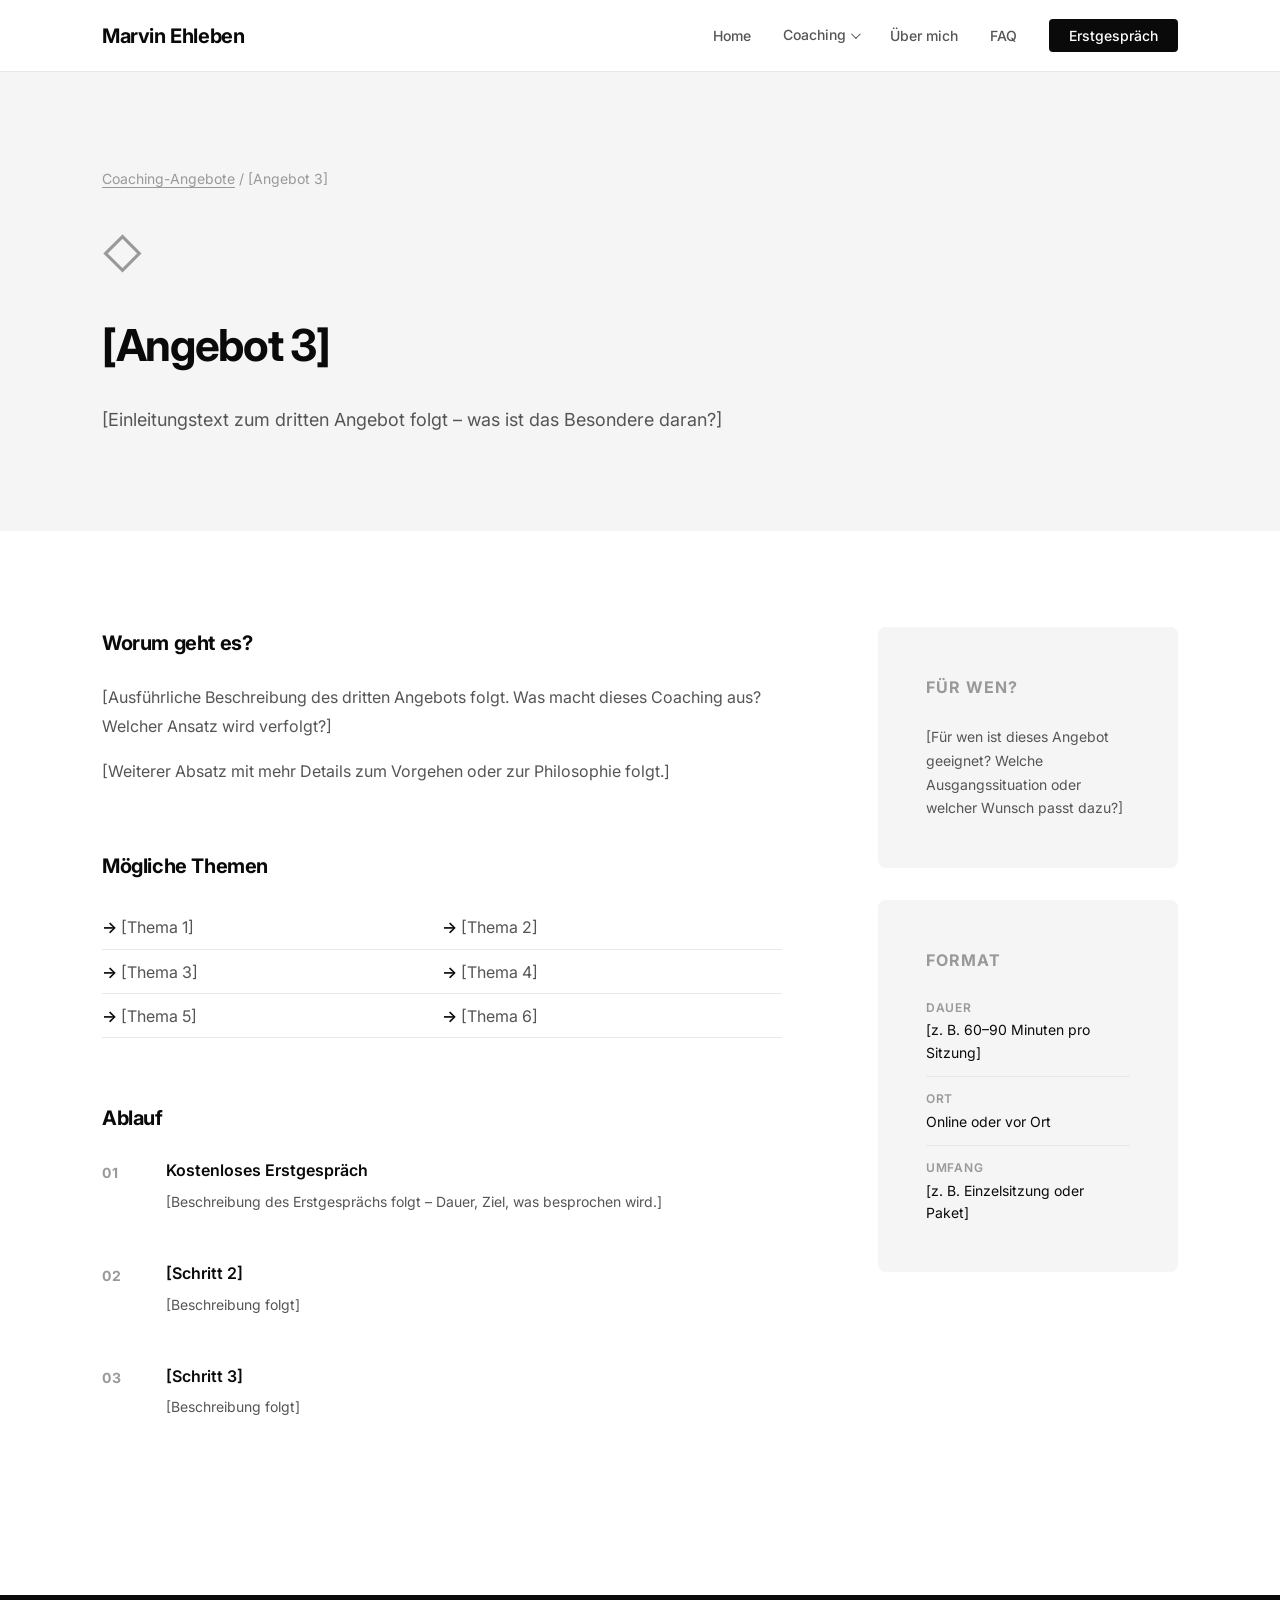
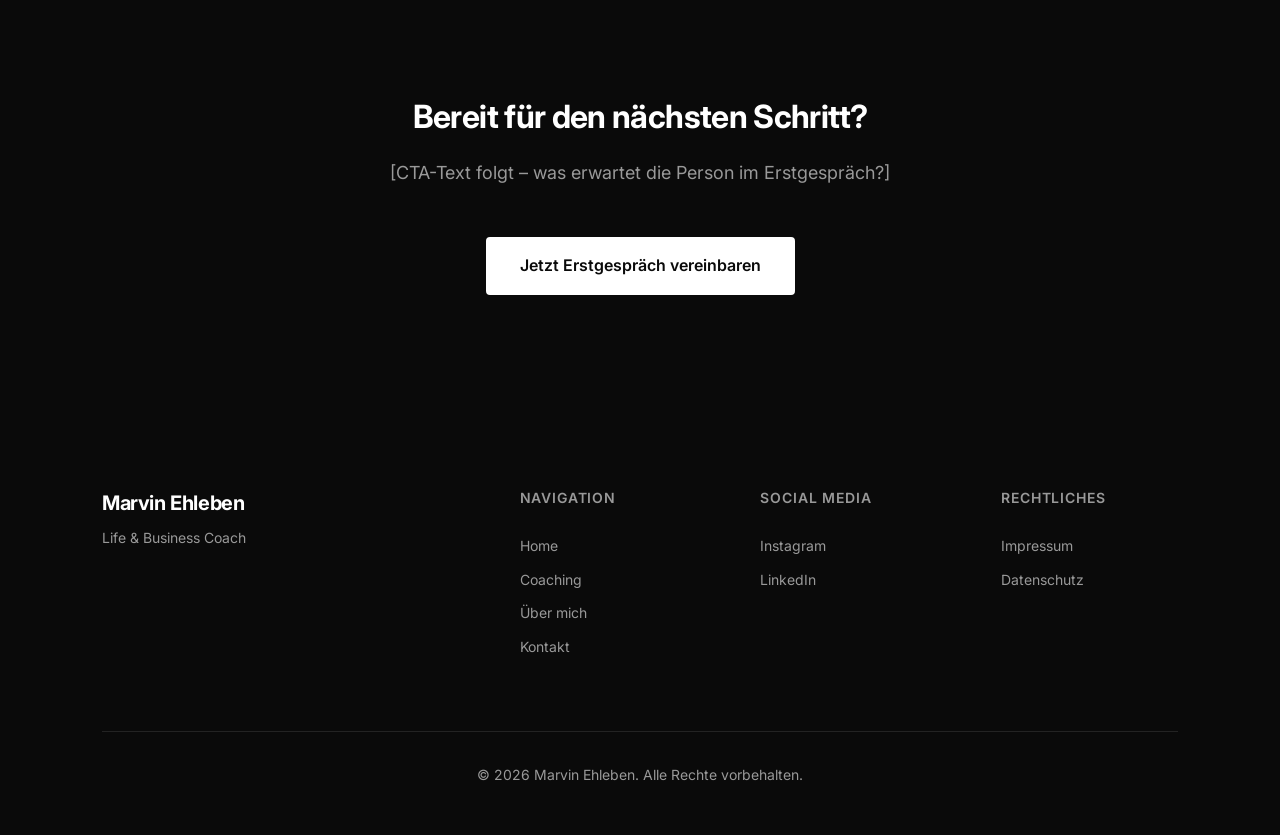
==== coaching-angebot3.html @ 43e3e7b8 "Add subpages, navigation dropdown, and layout updates - Add dedicated pages: Kontakt (with form), Im" ====
<!DOCTYPE html>
<html lang="de">
<head>
    <meta charset="UTF-8">
    <meta name="viewport" content="width=device-width, initial-scale=1.0">
    <meta name="description" content="[Angebot 3] mit Marvin Ehleben – [Beschreibung folgt]">
    <title>[Angebot 3] – Marvin Ehleben</title>
    <link rel="preconnect" href="https://fonts.googleapis.com">
    <link rel="preconnect" href="https://fonts.gstatic.com" crossorigin>
    <link href="https://fonts.googleapis.com/css2?family=Inter:wght@300;400;500;600;700&display=swap" rel="stylesheet">
    <link rel="stylesheet" href="css/style.css">
</head>
<body>
    <a href="#main-content" class="skip-link">Zum Hauptinhalt springen</a>

    <!-- ===== NAVIGATION ===== -->
    <nav class="nav" id="nav" aria-label="Hauptnavigation">
        <div class="container">
            <a href="index.html" class="nav__logo">Marvin Ehleben</a>
            <button class="nav__toggle" id="navToggle" aria-label="Menü öffnen" aria-expanded="false">
                <span></span>
                <span></span>
                <span></span>
            </button>
            <ul class="nav__menu" id="navMenu">
                <li><a href="index.html#home">Home</a></li>
                <li class="nav__item--dropdown">
                    <a href="index.html#coaching" class="nav__dropdown-trigger">Coaching <span class="nav__caret" aria-hidden="true"></span></a>
                    <ul class="nav__dropdown">
                        <li><a href="coaching-life.html">Life Coaching</a></li>
                        <li><a href="coaching-business.html">Business Coaching</a></li>
                        <li><a href="coaching-angebot3.html">[Angebot 3]</a></li>
                    </ul>
                </li>
                <li><a href="ueber-mich.html">Über mich</a></li>
                <li><a href="index.html#faq">FAQ</a></li>
                <li><a href="kontakt.html" class="nav__cta">Erstgespräch</a></li>
            </ul>
        </div>
    </nav>

    <main id="main-content">

        <!-- ===== HEADER ===== -->
        <section class="coaching-detail__hero">
            <div class="container">
                <p class="coaching-detail__breadcrumb"><a href="index.html#coaching">Coaching-Angebote</a> / [Angebot 3]</p>
                <div class="coaching-detail__icon" aria-hidden="true">&#9671;</div>
                <h1>[Angebot 3]</h1>
                <p class="coaching-detail__intro">[Einleitungstext zum dritten Angebot folgt – was ist das Besondere daran?]</p>
            </div>
        </section>

        <!-- ===== CONTENT ===== -->
        <section class="coaching-detail__body">
            <div class="container">
                <div class="coaching-detail__grid">

                    <div class="coaching-detail__main">

                        <div class="coaching-detail__block">
                            <h2>Worum geht es?</h2>
                            <p>[Ausführliche Beschreibung des dritten Angebots folgt. Was macht dieses Coaching aus? Welcher Ansatz wird verfolgt?]</p>
                            <p>[Weiterer Absatz mit mehr Details zum Vorgehen oder zur Philosophie folgt.]</p>
                        </div>

                        <div class="coaching-detail__block">
                            <h2>Mögliche Themen</h2>
                            <ul class="coaching-detail__list">
                                <li>[Thema 1]</li>
                                <li>[Thema 2]</li>
                                <li>[Thema 3]</li>
                                <li>[Thema 4]</li>
                                <li>[Thema 5]</li>
                                <li>[Thema 6]</li>
                            </ul>
                        </div>

                        <div class="coaching-detail__block">
                            <h2>Ablauf</h2>
                            <ol class="coaching-detail__steps">
                                <li>
                                    <span class="coaching-detail__step-num">01</span>
                                    <div>
                                        <h3>Kostenloses Erstgespräch</h3>
                                        <p>[Beschreibung des Erstgesprächs folgt – Dauer, Ziel, was besprochen wird.]</p>
                                    </div>
                                </li>
                                <li>
                                    <span class="coaching-detail__step-num">02</span>
                                    <div>
                                        <h3>[Schritt 2]</h3>
                                        <p>[Beschreibung folgt]</p>
                                    </div>
                                </li>
                                <li>
                                    <span class="coaching-detail__step-num">03</span>
                                    <div>
                                        <h3>[Schritt 3]</h3>
                                        <p>[Beschreibung folgt]</p>
                                    </div>
                                </li>
                            </ol>
                        </div>

                    </div>

                    <aside class="coaching-detail__sidebar">
                        <div class="coaching-detail__sidebar-box">
                            <h2>Für wen?</h2>
                            <p>[Für wen ist dieses Angebot geeignet? Welche Ausgangssituation oder welcher Wunsch passt dazu?]</p>
                        </div>
                        <div class="coaching-detail__sidebar-box">
                            <h2>Format</h2>
                            <ul class="coaching-detail__meta">
                                <li><span>Dauer</span>[z. B. 60–90 Minuten pro Sitzung]</li>
                                <li><span>Ort</span>Online oder vor Ort</li>
                                <li><span>Umfang</span>[z. B. Einzelsitzung oder Paket]</li>
                            </ul>
                        </div>
                    </aside>

                </div>
            </div>
        </section>

        <!-- ===== CTA ===== -->
        <section class="coaching-detail__cta">
            <div class="container">
                <h2>Bereit für den nächsten Schritt?</h2>
                <p>[CTA-Text folgt – was erwartet die Person im Erstgespräch?]</p>
                <a href="kontakt.html" class="btn btn--primary">Jetzt Erstgespräch vereinbaren</a>
            </div>
        </section>

    </main>

    <!-- ===== FOOTER ===== -->
    <footer class="footer">
        <div class="container">
            <div class="footer__grid">
                <div class="footer__brand">
                    <p class="footer__logo">Marvin Ehleben</p>
                    <p>Life &amp; Business Coach</p>
                </div>
                <div class="footer__links">
                    <h4>Navigation</h4>
                    <ul>
                        <li><a href="index.html#home">Home</a></li>
                        <li><a href="index.html#coaching">Coaching</a></li>
                        <li><a href="ueber-mich.html">Über mich</a></li>
                        <li><a href="kontakt.html">Kontakt</a></li>
                    </ul>
                </div>
                <div class="footer__social">
                    <h4>Social Media</h4>
                    <ul>
                        <li><a href="#">Instagram</a></li>
                        <li><a href="#">LinkedIn</a></li>
                    </ul>
                </div>
                <div class="footer__legal">
                    <h4>Rechtliches</h4>
                    <ul>
                        <li><a href="impressum.html">Impressum</a></li>
                        <li><a href="datenschutz.html">Datenschutz</a></li>
                    </ul>
                </div>
            </div>
            <div class="footer__bottom">
                <p>&copy; 2026 Marvin Ehleben. Alle Rechte vorbehalten.</p>
            </div>
        </div>
    </footer>

    <script src="js/main.js"></script>
</body>
</html>
---- css/style.css ----
/* ============================================================
   VARIABLES & RESET
============================================================ */
:root {
    --color-black:    #0a0a0a;
    --color-white:    #ffffff;
    --color-gray-100: #f5f5f5;
    --color-gray-200: #e8e8e8;
    --color-gray-400: #999999;
    --color-gray-600: #555555;
    --color-gray-800: #222222;

    --color-accent:      var(--color-black);
    --color-accent-dark: var(--color-gray-800);
    --color-accent-glow: rgba(10, 10, 10, 0.08);

    --font-family: 'Inter', -apple-system, BlinkMacSystemFont, 'Segoe UI', sans-serif;

    --fs-sm:   0.875rem;
    --fs-base: 1rem;
    --fs-lg:   1.125rem;
    --fs-xl:   1.25rem;
    --fs-2xl:  1.5rem;
    --fs-3xl:  2rem;
    --fs-4xl:  2.75rem;
    --fs-5xl:  3.5rem;

    --sp-xs:  0.5rem;
    --sp-sm:  1rem;
    --sp-md:  1.5rem;
    --sp-lg:  2rem;
    --sp-xl:  3rem;
    --sp-2xl: 4rem;
    --sp-3xl: 6rem;

    --radius:    4px;
    --radius-lg: 8px;
    --transition: 0.25s ease;
    --nav-height: 72px;
}

*, *::before, *::after {
    box-sizing: border-box;
    margin: 0;
    padding: 0;
}

html {
    scroll-behavior: smooth;
    font-size: 16px;
}

body {
    font-family: var(--font-family);
    color: var(--color-black);
    background: var(--color-white);
    line-height: 1.6;
    -webkit-font-smoothing: antialiased;
}

ul { list-style: none; }
a  { color: inherit; text-decoration: none; }
img { max-width: 100%; height: auto; display: block; }

/* ============================================================
   UTILITIES
============================================================ */
.container {
    max-width: 1140px;
    margin: 0 auto;
    padding: 0 var(--sp-lg);
}

.section__title {
    font-size: var(--fs-3xl);
    font-weight: 700;
    letter-spacing: -0.02em;
    text-align: center;
    margin-bottom: var(--sp-sm);
    text-wrap: balance;
}

.section__subtitle {
    font-size: var(--fs-lg);
    color: var(--color-gray-600);
    text-align: center;
    max-width: 620px;
    margin: 0 auto var(--sp-2xl);
    line-height: 1.7;
}

/* ============================================================
   BUTTONS
============================================================ */
.btn {
    display: inline-block;
    padding: 0.875rem 2rem;
    font-size: var(--fs-base);
    font-family: var(--font-family);
    font-weight: 600;
    border-radius: var(--radius);
    border: 2px solid transparent;
    cursor: pointer;
    transition: background var(--transition), color var(--transition), border-color var(--transition);
    text-align: center;
    white-space: nowrap;
    touch-action: manipulation;
}
.btn:focus-visible {
    outline: 3px solid var(--color-black);
    outline-offset: 3px;
}

.btn--primary {
    background: var(--color-accent);
    color: var(--color-white);
    border-color: var(--color-accent);
}
.btn--primary:hover {
    background: var(--color-accent-dark);
    border-color: var(--color-accent-dark);
}

.btn--outline {
    background: transparent;
    color: var(--color-black);
    border-color: var(--color-black);
}
.btn--outline:hover {
    background: var(--color-accent);
    color: var(--color-white);
    border-color: var(--color-accent);
}

/* ============================================================
   NAVIGATION
============================================================ */
.nav {
    position: fixed;
    top: 0; left: 0; right: 0;
    z-index: 100;
    height: var(--nav-height);
    background: rgba(255, 255, 255, 0.96);
    backdrop-filter: blur(8px);
    border-bottom: 1px solid var(--color-gray-200);
    transition: box-shadow var(--transition);
}

.nav.scrolled {
    box-shadow: 0 2px 20px rgba(0,0,0,0.08);
}

.nav .container {
    display: flex;
    align-items: center;
    justify-content: space-between;
    height: 100%;
}

.nav__logo {
    font-size: var(--fs-xl);
    font-weight: 700;
    letter-spacing: -0.02em;
}
.nav__logo:focus-visible {
    outline: 3px solid var(--color-black);
    outline-offset: 3px;
    border-radius: var(--radius);
}

.nav__menu {
    display: flex;
    align-items: center;
    gap: var(--sp-lg);
}

.nav__menu a {
    font-size: var(--fs-sm);
    font-weight: 500;
    color: var(--color-gray-600);
    transition: color var(--transition);
}
.nav__menu a:hover { color: var(--color-black); }
.nav__menu a:focus-visible {
    outline: 3px solid var(--color-black);
    outline-offset: 3px;
    border-radius: var(--radius);
}

.nav__cta {
    background: var(--color-accent) !important;
    color: var(--color-white) !important;
    padding: 0.5rem 1.25rem;
    border-radius: var(--radius);
}
.nav__cta:hover {
    background: var(--color-accent-dark) !important;
}

/* Dropdown */
.nav__item--dropdown {
    position: relative;
}

.nav__dropdown-trigger {
    display: flex;
    align-items: center;
    gap: 0.3rem;
}

.nav__caret {
    display: inline-block;
    width: 7px;
    height: 7px;
    border-right: 1.5px solid currentColor;
    border-bottom: 1.5px solid currentColor;
    transform: rotate(45deg) translateY(-2px);
    transition: transform var(--transition);
    flex-shrink: 0;
}

.nav__item--dropdown.open .nav__caret {
    transform: rotate(225deg) translateY(1px);
}

.nav__dropdown {
    display: none;
    position: absolute;
    top: calc(100% + 0.75rem);
    left: 50%;
    transform: translateX(-50%);
    background: var(--color-white);
    border: 1px solid var(--color-gray-200);
    border-radius: var(--radius-lg);
    box-shadow: 0 8px 24px rgba(0,0,0,0.08);
    min-width: 180px;
    padding: var(--sp-xs) 0;
    z-index: 10;
    list-style: none;
}

.nav__item--dropdown:hover .nav__dropdown,
.nav__item--dropdown.open .nav__dropdown {
    display: block;
}

.nav__dropdown li {
    margin: 0;
}

.nav__dropdown a {
    display: block;
    padding: 0.55rem 1.25rem;
    font-size: var(--fs-sm);
    font-weight: 500;
    color: var(--color-gray-600) !important;
    white-space: nowrap;
    transition: color var(--transition), background var(--transition);
}

.nav__dropdown a:hover {
    color: var(--color-black) !important;
    background: var(--color-gray-100);
}

.nav__toggle {
    display: none;
    flex-direction: column;
    gap: 5px;
    background: none;
    border: none;
    cursor: pointer;
    padding: 4px;
}
.nav__toggle span {
    display: block;
    width: 24px;
    height: 2px;
    background: var(--color-black);
    transition: transform var(--transition), opacity var(--transition);
}
.nav__toggle.open span:nth-child(1) { transform: translateY(7px) rotate(45deg); }
.nav__toggle.open span:nth-child(2) { opacity: 0; }
.nav__toggle.open span:nth-child(3) { transform: translateY(-7px) rotate(-45deg); }

/* ============================================================
   HERO
============================================================ */
.hero {
    min-height: 90vh;
    display: flex;
    align-items: center;
    padding-top: calc(var(--nav-height) + var(--sp-3xl));
    padding-bottom: var(--sp-3xl);
    background: var(--color-gray-100);
}

.hero__content { max-width: 700px; }

.hero__headline {
    font-size: var(--fs-5xl);
    font-weight: 700;
    line-height: 1.1;
    letter-spacing: -0.03em;
    margin-bottom: var(--sp-md);
    text-wrap: balance;
}

.hero__subline {
    font-size: var(--fs-xl);
    color: var(--color-gray-600);
    margin-bottom: var(--sp-lg);
    line-height: 1.5;
}

.hero__pillars {
    display: flex;
    flex-wrap: wrap;
    gap: var(--sp-sm);
    margin-bottom: var(--sp-xl);
}

.hero__pillars span {
    font-size: var(--fs-sm);
    font-weight: 600;
    letter-spacing: 0.08em;
    text-transform: uppercase;
    padding: 0.4rem 1rem;
    border: 1px solid var(--color-gray-400);
    border-radius: 100px;
    color: var(--color-gray-600);
}

/* ============================================================
   HOW I WORK
============================================================ */
.how {
    padding: var(--sp-3xl) 0;
    background: var(--color-white);
    color: var(--color-black);
}

.how .section__subtitle {
    color: var(--color-gray-600);
}

.how__grid {
    display: grid;
    grid-template-columns: repeat(3, 1fr);
    gap: var(--sp-lg);
}

.how__item {
    padding: var(--sp-xl);
    border: 1px solid var(--color-gray-200);
    border-radius: var(--radius-lg);
}

.how__number {
    font-size: var(--fs-3xl);
    font-weight: 700;
    letter-spacing: -0.03em;
    color: var(--color-gray-200);
    margin-bottom: var(--sp-md);
    line-height: 1;
}

.how__item h3 {
    font-size: var(--fs-lg);
    font-weight: 600;
    margin-bottom: var(--sp-sm);
}

.how__item p {
    font-size: var(--fs-base);
    color: var(--color-gray-600);
    line-height: 1.7;
}

@media (max-width: 900px) {
    .how__grid {
        grid-template-columns: 1fr;
    }
}

/* ============================================================
   COACHING
============================================================ */
.coaching {
    padding: var(--sp-3xl) 0;
}

.coaching__grid {
    display: grid;
    grid-template-columns: repeat(3, 1fr);
    gap: var(--sp-lg);
}

.coaching__card {
    padding: var(--sp-2xl);
    border: 1px solid var(--color-gray-200);
    border-radius: var(--radius-lg);
    transition: border-color var(--transition), box-shadow var(--transition);
}
.coaching__card:hover {
    border-color: var(--color-accent);
    box-shadow: 0 4px 24px var(--color-accent-glow);
}

.coaching__icon {
    font-size: 2rem;
    margin-bottom: var(--sp-md);
    color: var(--color-gray-400);
}

.coaching__card h3 {
    font-size: var(--fs-2xl);
    font-weight: 700;
    letter-spacing: -0.02em;
    margin-bottom: var(--sp-sm);
}

.coaching__card p {
    color: var(--color-gray-600);
    line-height: 1.7;
    margin-bottom: var(--sp-md);
}

.coaching__list {
    margin-bottom: var(--sp-lg);
}
.coaching__list li {
    padding: 0.45rem 0;
    font-size: var(--fs-sm);
    color: var(--color-gray-600);
    border-bottom: 1px solid var(--color-gray-200);
}
.coaching__list li::before {
    content: "→ ";
    color: var(--color-accent);
    font-weight: 600;
}

/* ============================================================
   ABOUT
============================================================ */
.about {
    padding: var(--sp-3xl) 0;
    background: var(--color-gray-100);
}

.about__grid {
    display: grid;
    grid-template-columns: 1fr 1fr;
    gap: var(--sp-3xl);
    align-items: center;
}

.about__placeholder {
    aspect-ratio: 3 / 4;
    background: var(--color-gray-200);
    border-radius: var(--radius-lg);
    display: flex;
    align-items: center;
    justify-content: center;
    color: var(--color-gray-400);
    font-size: var(--fs-sm);
    font-weight: 500;
    letter-spacing: 0.04em;
}

.about__content h2 {
    font-size: var(--fs-3xl);
    font-weight: 700;
    letter-spacing: -0.02em;
    margin-bottom: var(--sp-md);
}

.about__content p {
    color: var(--color-gray-600);
    line-height: 1.8;
    margin-bottom: var(--sp-md);
}

.about__actions {
    display: flex;
    flex-wrap: wrap;
    gap: var(--sp-sm);
    margin-top: var(--sp-lg);
}

/* ============================================================
   TESTIMONIALS
============================================================ */
.testimonials {
    padding: var(--sp-3xl) 0;
}

.testimonials__grid {
    display: grid;
    grid-template-columns: repeat(3, 1fr);
    gap: var(--sp-lg);
}

.testimonial {
    padding: var(--sp-xl);
    border: 1px solid var(--color-gray-200);
    border-radius: var(--radius-lg);
}

.testimonial__quote {
    font-size: var(--fs-base);
    line-height: 1.8;
    font-style: italic;
    color: var(--color-gray-800);
    margin-bottom: var(--sp-md);
}

.testimonial__author {
    font-size: var(--fs-sm);
    font-weight: 600;
    color: var(--color-gray-400);
}

/* ============================================================
   FAQ
============================================================ */
.faq {
    padding: var(--sp-3xl) 0;
    background: var(--color-gray-100);
}

.faq__list {
    max-width: 720px;
    margin: 0 auto;
}

.faq__item {
    border-bottom: 1px solid var(--color-gray-200);
}

.faq__question {
    width: 100%;
    text-align: left;
    background: none;
    border: none;
    padding: var(--sp-md) 0;
    font-family: var(--font-family);
    font-size: var(--fs-base);
    font-weight: 600;
    color: var(--color-black);
    cursor: pointer;
    display: flex;
    justify-content: space-between;
    align-items: center;
    gap: var(--sp-sm);
    transition: color var(--transition);
    touch-action: manipulation;
}
.faq__question:hover { color: var(--color-gray-600); }
.faq__question:focus-visible {
    outline: 3px solid var(--color-black);
    outline-offset: 3px;
}

.faq__question::after {
    content: "+";
    font-size: var(--fs-xl);
    font-weight: 300;
    flex-shrink: 0;
    transition: transform var(--transition);
}
.faq__item.active .faq__question::after {
    transform: rotate(45deg);
}

.faq__answer {
    max-height: 0;
    overflow: hidden;
    transition: max-height 0.35s ease;
}
.faq__item.active .faq__answer {
    max-height: 400px;
}
.faq__answer p {
    padding-bottom: var(--sp-md);
    color: var(--color-gray-600);
    line-height: 1.7;
}

/* ============================================================
   CONTACT
============================================================ */
.contact {
    padding: var(--sp-3xl) 0;
    text-align: center;
}

.contact__options {
    display: flex;
    gap: var(--sp-md);
    justify-content: center;
    flex-wrap: wrap;
    margin-top: var(--sp-lg);
}

/* ============================================================
   FOOTER
============================================================ */
.footer {
    background: var(--color-black);
    color: var(--color-white);
    padding: var(--sp-3xl) 0 var(--sp-xl);
}

.footer__grid {
    display: grid;
    grid-template-columns: 2fr 1fr 1fr 1fr;
    gap: var(--sp-2xl);
    margin-bottom: var(--sp-2xl);
}

.footer__logo {
    font-size: var(--fs-xl);
    font-weight: 700;
    letter-spacing: -0.02em;
    margin-bottom: var(--sp-xs);
}

.footer__brand p:last-child {
    color: var(--color-gray-400);
    font-size: var(--fs-sm);
}

.footer__links h4,
.footer__social h4,
.footer__legal h4 {
    font-size: var(--fs-sm);
    font-weight: 600;
    letter-spacing: 0.06em;
    text-transform: uppercase;
    color: var(--color-gray-400);
    margin-bottom: var(--sp-md);
}

.footer__links li,
.footer__social li,
.footer__legal li {
    margin-bottom: var(--sp-xs);
}

.footer__links a,
.footer__social a,
.footer__legal a {
    font-size: var(--fs-sm);
    color: var(--color-gray-400);
    transition: color var(--transition);
}
.footer__links a:hover,
.footer__social a:hover,
.footer__legal a:hover { color: var(--color-white); }

.footer__bottom {
    border-top: 1px solid rgba(255,255,255,0.1);
    padding-top: var(--sp-lg);
    text-align: center;
    font-size: var(--fs-sm);
    color: var(--color-gray-400);
}

/* ============================================================
   RESPONSIVE
============================================================ */
@media (max-width: 900px) {
    :root {
        --fs-5xl: 2.75rem;
        --fs-3xl: 1.75rem;
    }

    .coaching__grid {
        grid-template-columns: 1fr;
    }

    .about__grid {
        grid-template-columns: 1fr;
    }

    .about__placeholder {
        aspect-ratio: 16 / 9;
    }

    .testimonials__grid {
        grid-template-columns: 1fr;
    }

    .footer__grid {
        grid-template-columns: 1fr 1fr;
        gap: var(--sp-xl);
    }
}

@media (max-width: 640px) {
    :root {
        --fs-5xl: 2.25rem;
        --fs-3xl: 1.5rem;
    }

    .nav__menu {
        display: none;
        position: fixed;
        top: var(--nav-height);
        left: 0; right: 0;
        background: var(--color-white);
        flex-direction: column;
        align-items: flex-start;
        padding: var(--sp-lg);
        gap: var(--sp-md);
        border-bottom: 1px solid var(--color-gray-200);
        box-shadow: 0 8px 24px rgba(0,0,0,0.08);
    }
    .nav__menu.open { display: flex; }
    .nav__menu a { font-size: var(--fs-base); }

    /* Dropdown mobile */
    .nav__item--dropdown:hover .nav__dropdown { display: none; }
    .nav__item--dropdown.open .nav__dropdown {
        display: flex;
        flex-direction: column;
        position: static;
        transform: none;
        box-shadow: none;
        border: none;
        border-radius: 0;
        padding: 0 0 var(--sp-xs) var(--sp-md);
        background: transparent;
        min-width: unset;
    }
    .nav__dropdown a {
        padding: 0.35rem 0 !important;
    }

    .nav__toggle { display: flex; }

    .footer__grid { grid-template-columns: 1fr; }

    .contact__options { flex-direction: column; align-items: center; }
}

/* ============================================================
   ÜBER MICH PAGE
============================================================ */
.about-page__hero {
    padding-top: calc(var(--nav-height) + var(--sp-3xl));
    padding-bottom: var(--sp-3xl);
    background: var(--color-gray-100);
}

.about-page__hero-grid {
    display: grid;
    grid-template-columns: 340px 1fr;
    gap: var(--sp-3xl);
    align-items: center;
}

.about-page__image .about__placeholder {
    aspect-ratio: 3 / 4;
    border-radius: var(--radius-lg);
}

.about-page__label {
    font-size: var(--fs-sm);
    font-weight: 600;
    letter-spacing: 0.08em;
    text-transform: uppercase;
    color: var(--color-gray-400);
    margin-bottom: var(--sp-sm);
}

.about-page__hero-content h1 {
    font-size: var(--fs-4xl);
    font-weight: 700;
    letter-spacing: -0.03em;
    margin-bottom: var(--sp-xs);
}

.about-page__role {
    font-size: var(--fs-lg);
    color: var(--color-gray-400);
    font-weight: 500;
    margin-bottom: var(--sp-lg);
}

.about-page__intro {
    font-size: var(--fs-lg);
    color: var(--color-gray-600);
    line-height: 1.7;
    margin-bottom: var(--sp-lg);
}

.about-page__tags {
    display: flex;
    flex-wrap: wrap;
    gap: var(--sp-xs);
}

.about-page__tags span {
    font-size: var(--fs-sm);
    font-weight: 500;
    padding: 0.35rem 0.85rem;
    border: 1px solid var(--color-gray-200);
    border-radius: 100px;
    color: var(--color-gray-600);
}

.about-page__bio {
    padding: var(--sp-3xl) 0;
}

.about-page__bio-grid {
    display: grid;
    grid-template-columns: 1fr 1fr;
    gap: var(--sp-3xl);
}

.about-page__bio-grid h2 {
    font-size: var(--fs-xl);
    font-weight: 700;
    letter-spacing: -0.02em;
    margin-bottom: var(--sp-md);
}

.about-page__bio-grid p {
    color: var(--color-gray-600);
    line-height: 1.8;
    margin-bottom: var(--sp-md);
}

.about-page__qualifications {
    padding: var(--sp-3xl) 0;
    background: var(--color-gray-100);
}

.about-page__qualifications h2 {
    font-size: var(--fs-2xl);
    font-weight: 700;
    letter-spacing: -0.02em;
    margin-bottom: var(--sp-xl);
}

.about-page__qual-list {
    list-style: none;
    display: flex;
    flex-direction: column;
    gap: 0;
    max-width: 720px;
}

.about-page__qual-list li {
    display: flex;
    gap: var(--sp-xl);
    align-items: flex-start;
    padding: var(--sp-lg) 0;
    border-bottom: 1px solid var(--color-gray-200);
}

.about-page__qual-list li:first-child {
    border-top: 1px solid var(--color-gray-200);
}

.about-page__qual-year {
    font-size: var(--fs-sm);
    font-weight: 600;
    color: var(--color-gray-400);
    min-width: 50px;
    margin-top: 0.1rem;
}

.about-page__qual-list strong {
    display: block;
    font-size: var(--fs-base);
    font-weight: 600;
    margin-bottom: 0.2rem;
}

.about-page__qual-list p {
    font-size: var(--fs-sm);
    color: var(--color-gray-600);
    margin: 0;
}

@media (max-width: 900px) {
    .about-page__hero-grid {
        grid-template-columns: 1fr;
    }

    .about-page__image .about__placeholder {
        aspect-ratio: 16 / 9;
    }

    .about-page__bio-grid {
        grid-template-columns: 1fr;
    }
}

@media (max-width: 640px) {
    .about-page__hero-content h1 {
        font-size: var(--fs-3xl);
    }
}

/* ============================================================
   COACHING DETAIL PAGES
============================================================ */
.coaching-detail__hero {
    padding-top: calc(var(--nav-height) + var(--sp-3xl));
    padding-bottom: var(--sp-3xl);
    background: var(--color-gray-100);
}

.coaching-detail__breadcrumb {
    font-size: var(--fs-sm);
    color: var(--color-gray-400);
    margin-bottom: var(--sp-lg);
}

.coaching-detail__breadcrumb a {
    color: var(--color-gray-400);
    text-decoration: underline;
    text-underline-offset: 3px;
}

.coaching-detail__breadcrumb a:hover {
    color: var(--color-black);
}

.coaching-detail__icon {
    font-size: 2.5rem;
    color: var(--color-gray-400);
    margin-bottom: var(--sp-md);
}

.coaching-detail__hero h1 {
    font-size: var(--fs-4xl);
    font-weight: 700;
    letter-spacing: -0.03em;
    margin-bottom: var(--sp-md);
    max-width: 700px;
}

.coaching-detail__intro {
    font-size: var(--fs-lg);
    color: var(--color-gray-600);
    line-height: 1.7;
    max-width: 640px;
}

.coaching-detail__body {
    padding: var(--sp-3xl) 0;
}

.coaching-detail__grid {
    display: grid;
    grid-template-columns: 1fr 300px;
    gap: var(--sp-3xl);
    align-items: start;
}

.coaching-detail__block {
    margin-bottom: var(--sp-2xl);
}

.coaching-detail__block h2 {
    font-size: var(--fs-xl);
    font-weight: 700;
    letter-spacing: -0.02em;
    margin-bottom: var(--sp-md);
}

.coaching-detail__block p {
    color: var(--color-gray-600);
    line-height: 1.8;
    margin-bottom: var(--sp-sm);
}

.coaching-detail__list {
    list-style: none;
    display: grid;
    grid-template-columns: 1fr 1fr;
    gap: 0;
}

.coaching-detail__list li {
    padding: 0.6rem 0;
    font-size: var(--fs-base);
    color: var(--color-gray-600);
    border-bottom: 1px solid var(--color-gray-200);
    line-height: 1.5;
}

.coaching-detail__list li::before {
    content: "→ ";
    color: var(--color-black);
    font-weight: 600;
}

.coaching-detail__steps {
    list-style: none;
    display: flex;
    flex-direction: column;
    gap: var(--sp-lg);
}

.coaching-detail__steps li {
    display: flex;
    gap: var(--sp-lg);
    align-items: flex-start;
}

.coaching-detail__step-num {
    font-size: var(--fs-sm);
    font-weight: 700;
    letter-spacing: 0.06em;
    color: var(--color-gray-400);
    flex-shrink: 0;
    margin-top: 0.2rem;
    min-width: 2rem;
}

.coaching-detail__steps h3 {
    font-size: var(--fs-base);
    font-weight: 600;
    margin-bottom: 0.35rem;
}

.coaching-detail__steps p {
    font-size: var(--fs-sm);
    color: var(--color-gray-600);
    line-height: 1.7;
}

/* Sidebar */
.coaching-detail__sidebar {
    position: sticky;
    top: calc(var(--nav-height) + var(--sp-lg));
    display: flex;
    flex-direction: column;
    gap: var(--sp-lg);
}

.coaching-detail__sidebar-box {
    padding: var(--sp-xl);
    background: var(--color-gray-100);
    border-radius: var(--radius-lg);
}

.coaching-detail__sidebar-box h2 {
    font-size: var(--fs-base);
    font-weight: 700;
    text-transform: uppercase;
    letter-spacing: 0.06em;
    color: var(--color-gray-400);
    margin-bottom: var(--sp-md);
}

.coaching-detail__sidebar-box p {
    font-size: var(--fs-sm);
    color: var(--color-gray-600);
    line-height: 1.7;
}

.coaching-detail__meta {
    list-style: none;
    display: flex;
    flex-direction: column;
    gap: 0.75rem;
}

.coaching-detail__meta li {
    display: flex;
    flex-direction: column;
    gap: 0.15rem;
    font-size: var(--fs-sm);
    color: var(--color-black);
    padding-bottom: 0.75rem;
    border-bottom: 1px solid var(--color-gray-200);
}

.coaching-detail__meta li:last-child {
    border-bottom: none;
    padding-bottom: 0;
}

.coaching-detail__meta span {
    font-size: 0.75rem;
    font-weight: 600;
    text-transform: uppercase;
    letter-spacing: 0.06em;
    color: var(--color-gray-400);
}

/* CTA section */
.coaching-detail__cta {
    padding: var(--sp-3xl) 0;
    background: var(--color-accent);
    color: var(--color-white);
    text-align: center;
}

.coaching-detail__cta h2 {
    font-size: var(--fs-3xl);
    font-weight: 700;
    letter-spacing: -0.02em;
    margin-bottom: var(--sp-sm);
}

.coaching-detail__cta p {
    font-size: var(--fs-lg);
    color: var(--color-gray-400);
    max-width: 540px;
    margin: 0 auto var(--sp-xl);
    line-height: 1.7;
}

.coaching-detail__cta .btn--primary {
    background: var(--color-white);
    color: var(--color-black);
    border-color: var(--color-white);
}

.coaching-detail__cta .btn--primary:hover {
    background: var(--color-gray-200);
    border-color: var(--color-gray-200);
}

@media (max-width: 900px) {
    .coaching-detail__grid {
        grid-template-columns: 1fr;
    }

    .coaching-detail__sidebar {
        position: static;
        order: -1;
        flex-direction: row;
        flex-wrap: wrap;
    }

    .coaching-detail__sidebar-box {
        flex: 1 1 240px;
    }

    .coaching-detail__list {
        grid-template-columns: 1fr;
    }
}

@media (max-width: 640px) {
    .coaching-detail__hero h1 {
        font-size: var(--fs-3xl);
    }

    .coaching-detail__sidebar {
        flex-direction: column;
    }
}

/* ============================================================
   CONTACT PAGE
============================================================ */
.contact-page {
    padding-top: calc(var(--nav-height) + var(--sp-3xl));
    padding-bottom: var(--sp-3xl);
}

.contact-page__header {
    max-width: 640px;
    margin-bottom: var(--sp-2xl);
}

.contact-page__header h1 {
    font-size: var(--fs-4xl);
    font-weight: 700;
    letter-spacing: -0.03em;
    margin-bottom: var(--sp-sm);
}

.contact-page__header p {
    font-size: var(--fs-lg);
    color: var(--color-gray-600);
    line-height: 1.7;
}

.contact-page__grid {
    display: grid;
    grid-template-columns: 1fr 340px;
    gap: var(--sp-3xl);
    align-items: start;
}

/* --- Form --- */
.contact-form__success {
    padding: var(--sp-2xl);
    border: 1px solid var(--color-gray-200);
    border-radius: var(--radius-lg);
    text-align: center;
}

.contact-form__success:focus {
    outline: none;
}

.contact-form__success-icon {
    width: 56px;
    height: 56px;
    border-radius: 50%;
    background: var(--color-accent);
    color: var(--color-white);
    font-size: var(--fs-xl);
    display: flex;
    align-items: center;
    justify-content: center;
    margin: 0 auto var(--sp-md);
}

.contact-form__success h2 {
    font-size: var(--fs-2xl);
    font-weight: 700;
    margin-bottom: var(--sp-sm);
}

.contact-form__success p {
    color: var(--color-gray-600);
    margin-bottom: var(--sp-lg);
}

.contact-form__row {
    margin-bottom: var(--sp-md);
}

.contact-form__row--split {
    display: grid;
    grid-template-columns: 1fr 1fr;
    gap: var(--sp-md);
}

.contact-form__group {
    display: flex;
    flex-direction: column;
    gap: 0.35rem;
}

.contact-form__label {
    font-size: var(--fs-sm);
    font-weight: 600;
    color: var(--color-black);
}

.contact-form__optional {
    font-weight: 400;
    color: var(--color-gray-400);
}

.contact-form__input {
    width: 100%;
    padding: 0.75rem 1rem;
    font-family: var(--font-family);
    font-size: var(--fs-base);
    color: var(--color-black);
    background: var(--color-white);
    border: 1px solid var(--color-gray-200);
    border-radius: var(--radius);
    transition: border-color var(--transition), box-shadow var(--transition);
    appearance: none;
}

.contact-form__input:focus {
    outline: none;
    border-color: var(--color-accent);
    box-shadow: 0 0 0 3px var(--color-accent-glow);
}

.contact-form__input--error {
    border-color: #c0392b;
}

.contact-form__input--error:focus {
    box-shadow: 0 0 0 3px rgba(192, 57, 43, 0.12);
}

.contact-form__select {
    background-image: url("data:image/svg+xml,%3Csvg xmlns='http://www.w3.org/2000/svg' width='12' height='8' viewBox='0 0 12 8'%3E%3Cpath d='M1 1l5 5 5-5' stroke='%23555' stroke-width='1.5' fill='none' stroke-linecap='round'/%3E%3C/svg%3E");
    background-repeat: no-repeat;
    background-position: right 1rem center;
    padding-right: 2.5rem;
    cursor: pointer;
}

.contact-form__textarea {
    resize: vertical;
    min-height: 140px;
}

.contact-form__error {
    font-size: var(--fs-sm);
    color: #c0392b;
    min-height: 1.2em;
}

.contact-form__group--checkbox {
    gap: var(--sp-xs);
}

.contact-form__group--error .contact-form__error {
    display: block;
}

.contact-form__checkbox-label {
    display: flex;
    align-items: flex-start;
    gap: 0.6rem;
    font-size: var(--fs-sm);
    color: var(--color-gray-600);
    cursor: pointer;
    line-height: 1.5;
}

.contact-form__checkbox-label input[type="checkbox"] {
    width: 18px;
    height: 18px;
    flex-shrink: 0;
    margin-top: 0.1rem;
    accent-color: var(--color-accent);
    cursor: pointer;
}

.contact-form__checkbox-label a {
    color: var(--color-black);
    text-decoration: underline;
    text-underline-offset: 2px;
}

.contact-form__submit {
    width: 100%;
}

.contact-form__submit:disabled {
    opacity: 0.6;
    cursor: not-allowed;
}

.contact-form__note {
    font-size: var(--fs-sm);
    color: var(--color-gray-400);
    margin-top: var(--sp-sm);
}

/* --- Sidebar --- */
.contact-page__info {
    padding: var(--sp-2xl);
    background: var(--color-gray-100);
    border-radius: var(--radius-lg);
    position: sticky;
    top: calc(var(--nav-height) + var(--sp-lg));
}

.contact-page__info h2 {
    font-size: var(--fs-xl);
    font-weight: 700;
    letter-spacing: -0.02em;
    margin-bottom: var(--sp-lg);
}

.contact-info__item {
    display: flex;
    align-items: flex-start;
    gap: var(--sp-md);
    margin-bottom: var(--sp-lg);
}

.contact-info__item:last-child {
    margin-bottom: 0;
}

.contact-info__icon {
    font-size: var(--fs-lg);
    line-height: 1;
    color: var(--color-gray-400);
    flex-shrink: 0;
    margin-top: 0.15rem;
}

.contact-info__label {
    font-size: var(--fs-sm);
    font-weight: 600;
    color: var(--color-gray-400);
    text-transform: uppercase;
    letter-spacing: 0.06em;
    margin-bottom: 0.25rem;
}

.contact-info__item a,
.contact-info__item p:not(.contact-info__label) {
    font-size: var(--fs-base);
    color: var(--color-black);
    line-height: 1.5;
}

.contact-info__item a:hover {
    color: var(--color-gray-600);
}

@media (max-width: 900px) {
    .contact-page__grid {
        grid-template-columns: 1fr;
    }

    .contact-page__info {
        position: static;
        order: -1;
    }
}

@media (max-width: 640px) {
    .contact-page__header h1 {
        font-size: var(--fs-3xl);
    }

    .contact-form__row--split {
        grid-template-columns: 1fr;
    }
}

/* ============================================================
   LEGAL PAGES (Impressum / Datenschutz)
============================================================ */
.legal-page {
    padding-top: calc(var(--nav-height) + var(--sp-3xl));
    padding-bottom: var(--sp-3xl);
}

.legal-page__content {
    max-width: 760px;
    margin: 0 auto;
}

.legal-page__content h1 {
    font-size: var(--fs-4xl);
    font-weight: 700;
    letter-spacing: -0.03em;
    margin-bottom: var(--sp-2xl);
}

.legal-page__content h2 {
    font-size: var(--fs-xl);
    font-weight: 700;
    letter-spacing: -0.02em;
    margin-top: var(--sp-2xl);
    margin-bottom: var(--sp-sm);
}

.legal-page__content h3 {
    font-size: var(--fs-base);
    font-weight: 600;
    margin-top: var(--sp-lg);
    margin-bottom: var(--sp-xs);
}

.legal-page__content p {
    color: var(--color-gray-600);
    line-height: 1.8;
    margin-bottom: var(--sp-sm);
}

.legal-page__content a {
    color: var(--color-black);
    text-decoration: underline;
    text-underline-offset: 3px;
}
.legal-page__content a:hover {
    color: var(--color-gray-600);
}

.legal-page__list {
    list-style: disc;
    padding-left: var(--sp-lg);
    margin-bottom: var(--sp-sm);
}
.legal-page__list li {
    color: var(--color-gray-600);
    line-height: 1.8;
    padding: 0.2rem 0;
}

.legal-page__back {
    margin-top: var(--sp-2xl);
}

/* ============================================================
   SKIP LINK
============================================================ */
.skip-link {
    position: absolute;
    top: -100%;
    left: var(--sp-sm);
    background: var(--color-black);
    color: var(--color-white);
    padding: 0.5rem 1rem;
    border-radius: var(--radius);
    font-size: var(--fs-sm);
    font-weight: 600;
    z-index: 200;
    transition: top var(--transition);
}
.skip-link:focus {
    top: var(--sp-sm);
}

/* ============================================================
   SCROLL MARGIN (fixed nav offset)
============================================================ */
#home, #coaching, #ueber-mich, #stimmen, #faq, #kontakt {
    scroll-margin-top: var(--nav-height);
}

/* ============================================================
   REDUCED MOTION
============================================================ */
@media (prefers-reduced-motion: reduce) {
    *, *::before, *::after {
        transition-duration: 0.01ms !important;
        animation-duration: 0.01ms !important;
    }
    html {
        scroll-behavior: auto;
    }
}
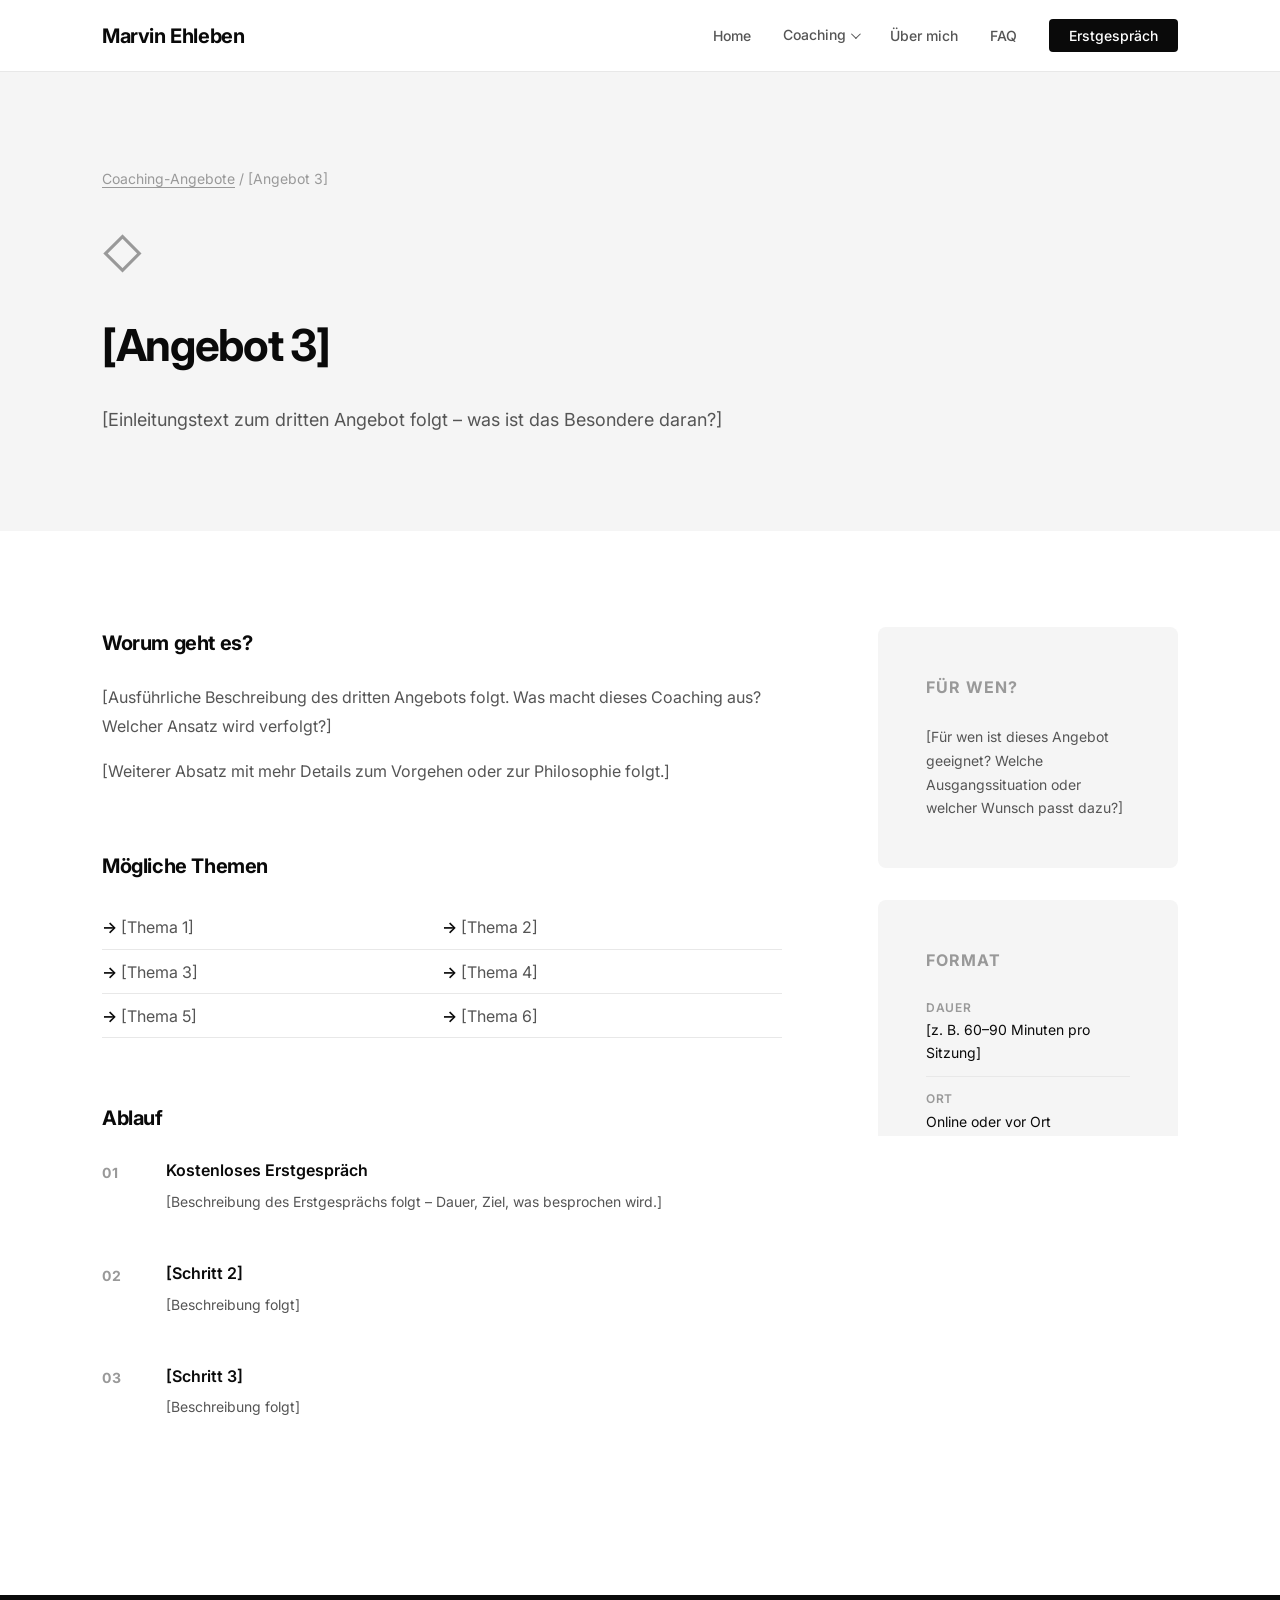
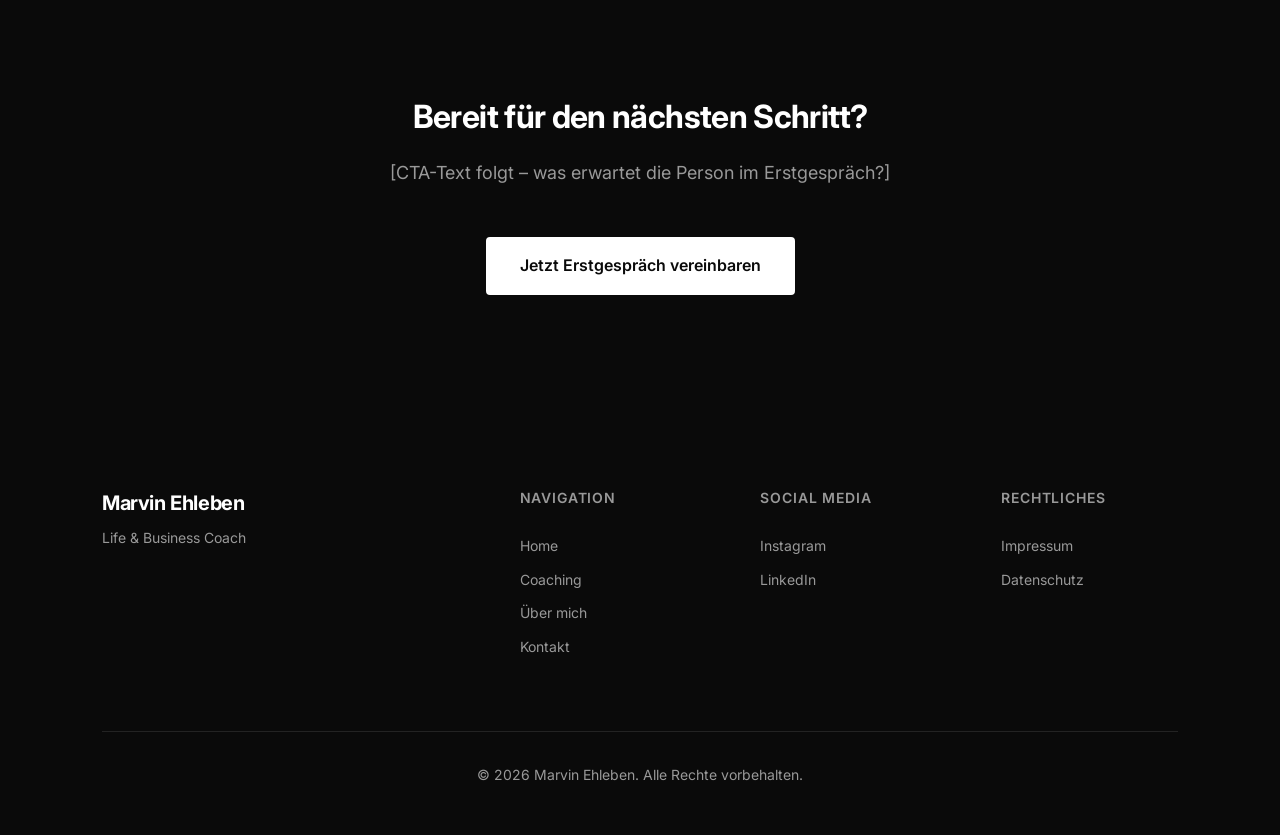
==== commit 71ff41fb: "Fix accessibility, layout, and guideline issues - Add aria-hidden to decorative coaching icons - Add" ====
--- a/coaching-angebot3.html
+++ b/coaching-angebot3.html
@@ -3,6 +3,7 @@
 <head>
     <meta charset="UTF-8">
     <meta name="viewport" content="width=device-width, initial-scale=1.0">
+    <meta name="theme-color" content="#ffffff">
     <meta name="description" content="[Angebot 3] mit Marvin Ehleben – [Beschreibung folgt]">
     <title>[Angebot 3] – Marvin Ehleben</title>
     <link rel="preconnect" href="https://fonts.googleapis.com">
--- a/css/style.css
+++ b/css/style.css
@@ -244,6 +244,13 @@
     display: block;
 }
 
+/* Keyboard: show dropdown when focus is inside (desktop only) */
+@media (min-width: 641px) {
+    .nav__item--dropdown:focus-within .nav__dropdown {
+        display: block;
+    }
+}
+
 .nav__dropdown li {
     margin: 0;
 }
@@ -575,12 +582,15 @@
 }
 
 .faq__answer {
-    max-height: 0;
+    display: grid;
+    grid-template-rows: 0fr;
+    transition: grid-template-rows 0.35s ease;
+}
+.faq__answer > p {
     overflow: hidden;
-    transition: max-height 0.35s ease;
 }
 .faq__item.active .faq__answer {
-    max-height: 400px;
+    grid-template-rows: 1fr;
 }
 .faq__answer p {
     padding-bottom: var(--sp-md);
@@ -1517,7 +1527,7 @@
 /* ============================================================
    SCROLL MARGIN (fixed nav offset)
 ============================================================ */
-#home, #coaching, #ueber-mich, #stimmen, #faq, #kontakt {
+#home, #coaching, #wie-ich-arbeite, #ueber-mich, #stimmen, #faq, #kontakt {
     scroll-margin-top: var(--nav-height);
 }
 
